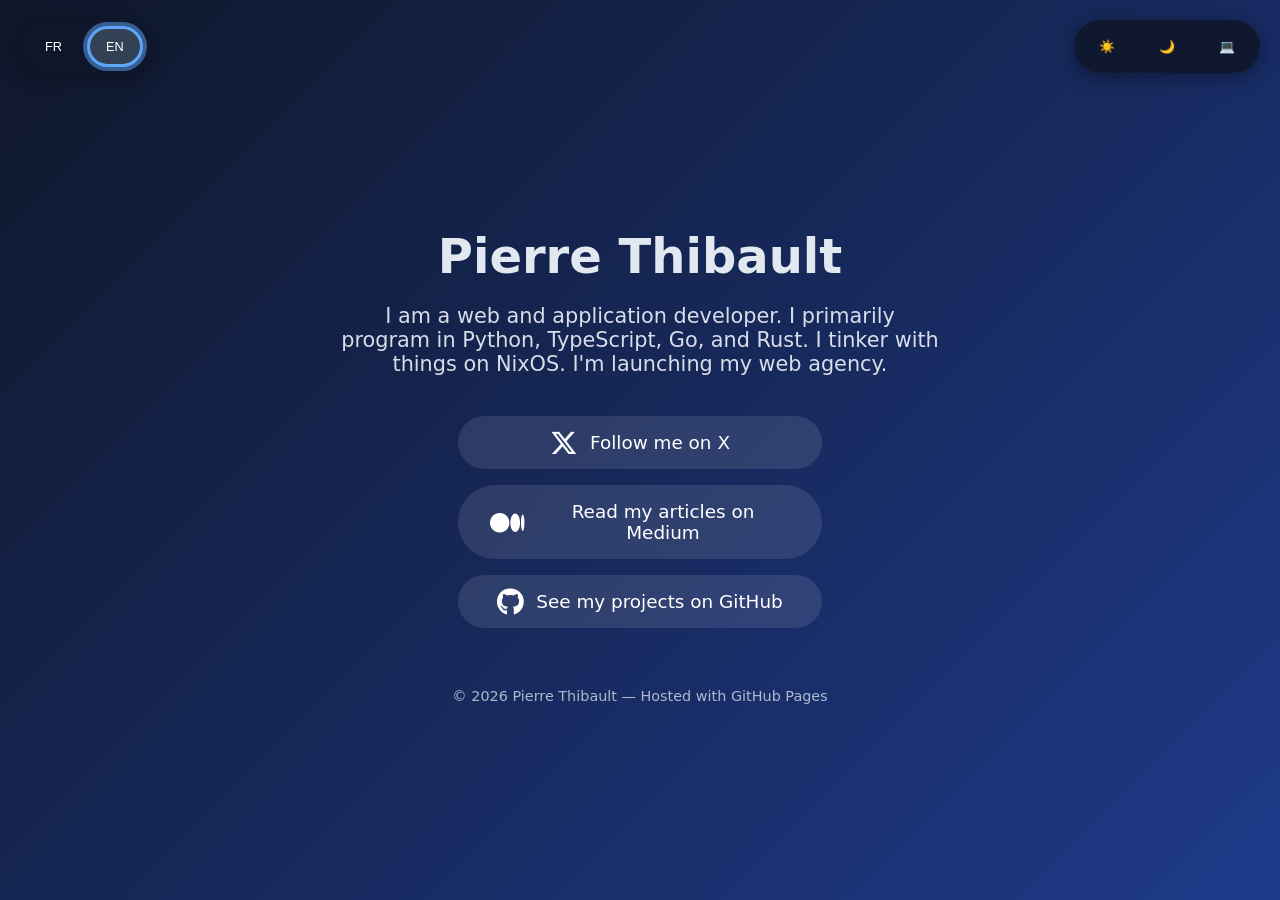
==== en/index.html @ e74c2953 "First version with French and English pages. Theme selector and language selector." ====
<!DOCTYPE html>
<html lang="en">

<head>
  <meta charset="UTF-8">
  <meta name="viewport" content="width=device-width, initial-scale=1.0">
  <title>Pierre Thibault — Developer</title>
  <link rel="stylesheet" href="../style.css">
  <script src="../script.js"></script>
</head>

<body>
  <div class="lang-selector">
    <button onclick="switchLang('fr')" class="lang-btn">FR</button>
    <button onclick="switchLang('en')" class="lang-btn active">EN</button>
  </div>

  <div class="theme-selector">
    <button class="theme-btn" data-theme="light">☀️</button>
    <button class="theme-btn" data-theme="dark">🌙</button>
    <button class="theme-btn" data-theme="system">💻</button>
  </div>

  <div class="container">

    <h1>Pierre Thibault</h1>
    <p>I am a web and application developer. I primarily program in Python, TypeScript, Go, and Rust. I tinker with
      things on NixOS. I'm launching my web agency.</p>

    <div class="links">
      <a href="https://x.com/pierretdev" target="_blank">
        <i class="fa-brands fa-x-twitter fa-xl"></i> Follow me on X
      </a>
      <a href="https://medium.com/@pierre.thibault_92669" target="_blank">
        <i class="fa-brands fa-medium fa-xl"></i> Read my articles on Medium
      </a>
      <a href="https://github.com/Pierre-Thibault" target="_blank">
        <i class="fa-brands fa-github fa-xl"></i> See my projects on GitHub
      </a>
    </div>

    <footer>
      © 2026 Pierre Thibault — Hosted with GitHub Pages
    </footer>
  </div>
</body>

</html>
---- style.css ----
@import url('https://cdnjs.cloudflare.com/ajax/libs/font-awesome/6.6.0/css/all.min.css');

body {
  font-family: 'Segoe UI', system-ui, sans-serif;
  margin: 0;
  padding: 0;
  min-height: 100vh;
  background: linear-gradient(135deg, #0f172a, #1e3a8a);
  color: #e2e8f0;
  display: flex;
  align-items: center;
  justify-content: center;
  text-align: center;
}

/* Thème clair */
body.light {
  background: linear-gradient(135deg, #3b82f6, #60a5fa);
  color: #1f2937;
}

.theme-selector,
.lang-selector {
  position: fixed;
  top: 20px;
  padding: 6px;
  border-radius: 50px;
  display: flex;
  gap: 6px;
  z-index: 1000;
  background: rgba(15, 23, 42, 0.9);
  box-shadow: 0 4px 20px rgba(0, 0, 0, 0.4);
}

.theme-selector {
  right: 20px;
}

.lang-selector {
  left: 20px;
}

.theme-selector button,
.lang-selector button {
  padding: 10px 16px;
  border: 3px solid transparent;
  border-radius: 50px;
  background: transparent;
  color: white;
  cursor: pointer;
  font-size: .8rem;
  transition: all 0.3s;
}

.theme-selector button.active,
.lang-selector button.active {
  background: #334155;
  border-color: #60a5fa;
  box-shadow: 0 0 0 4px rgba(96, 165, 250, 0.5);
}

/* Contenu */
.container {
  max-width: 600px;
  padding: 40px 20px;
}

h1 {
  font-size: 3rem;
  margin-bottom: 10px;
}

p {
  font-size: 1.3rem;
  margin-bottom: 40px;
  opacity: 0.95;
}

.links {
  display: flex;
  flex-direction: column;
  gap: 16px;
  align-items: center;
}

a {
  display: flex;
  align-items: center;
  justify-content: center;
  gap: 12px;
  background: rgba(255, 255, 255, 0.1);
  color: white;
  text-decoration: none;
  padding: 16px 32px;
  border-radius: 50px;
  font-size: 1.15rem;
  width: 300px;
}

a:hover {
  background: #334155;
  color: white;
  transform: translateY(-3px);
}

footer {
  margin-top: 60px;
  font-size: 0.9rem;
  opacity: 0.75;
}
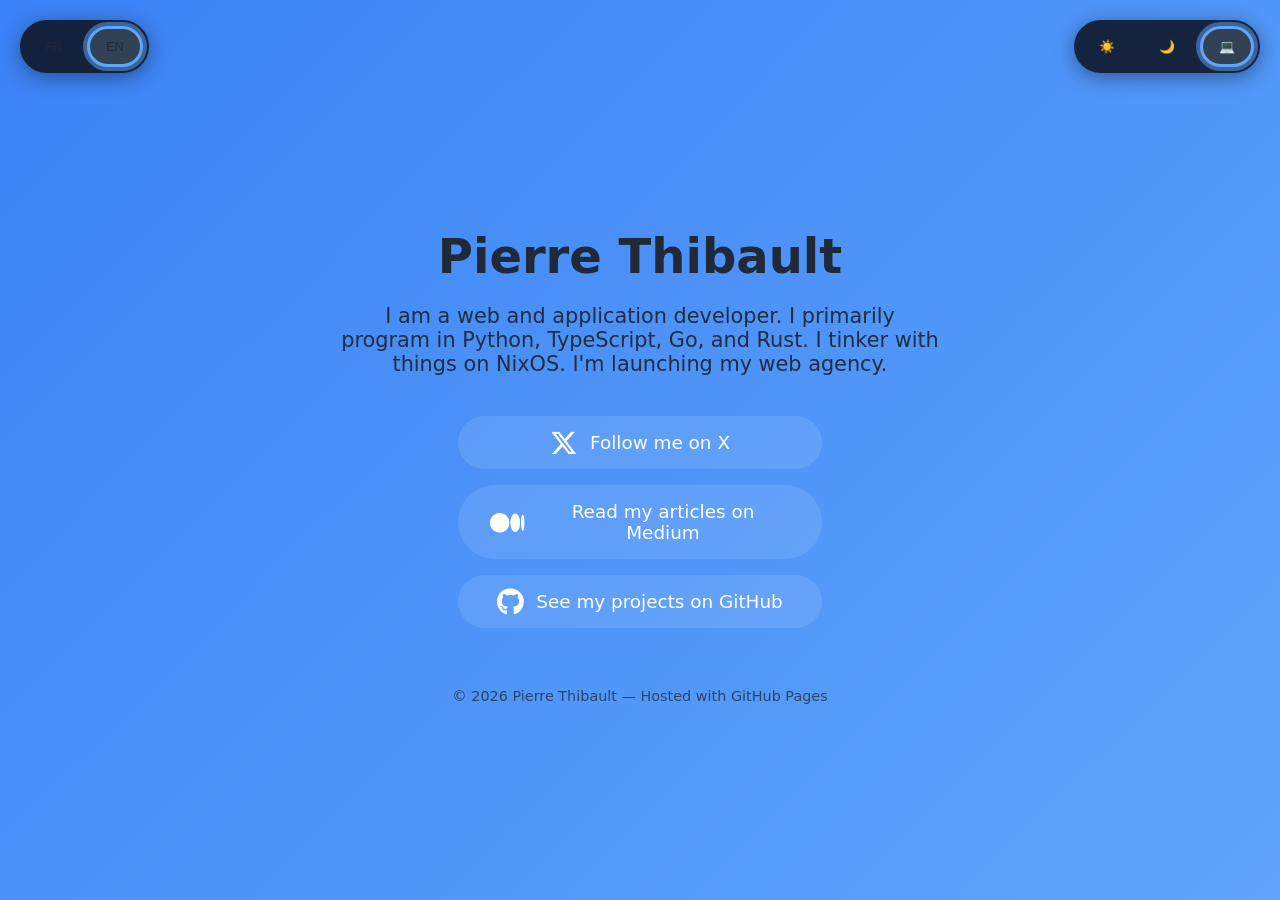
==== commit 11749b66: "Use CSS variables for repeated values; remove target="_blank" from links - Introduce --accent, --sur" ====
--- a/en/index.html
+++ b/en/index.html
@@ -28,13 +28,13 @@
       things on NixOS. I'm launching my web agency.</p>
 
     <div class="links">
-      <a href="https://x.com/pierretdev" target="_blank">
+      <a href="https://x.com/pierretdev">
         <i class="fa-brands fa-x-twitter fa-xl"></i> Follow me on X
       </a>
-      <a href="https://medium.com/@pierre.thibault_92669" target="_blank">
+      <a href="https://medium.com/@pierre.thibault_92669">
         <i class="fa-brands fa-medium fa-xl"></i> Read my articles on Medium
       </a>
-      <a href="https://github.com/Pierre-Thibault" target="_blank">
+      <a href="https://github.com/Pierre-Thibault">
         <i class="fa-brands fa-github fa-xl"></i> See my projects on GitHub
       </a>
     </div>
--- a/style.css
+++ b/style.css
@@ -1,22 +1,43 @@
 @import url('https://cdnjs.cloudflare.com/ajax/libs/font-awesome/6.6.0/css/all.min.css');
+
+:root {
+  --accent: #60a5fa;
+  --surface: #334155;
+  --radius-pill: 50px;
+
+  /* Thème clair (défaut) */
+  --bg: linear-gradient(135deg, #3b82f6, var(--accent));
+  --text: #1f2937;
+}
+
+@media (prefers-color-scheme: dark) {
+  :root {
+    --bg: linear-gradient(135deg, #0f172a, #1e3a8a);
+    --text: #e2e8f0;
+  }
+}
+
+body.light {
+  --bg: linear-gradient(135deg, #3b82f6, var(--accent));
+  --text: #1f2937;
+}
+
+body.dark {
+  --bg: linear-gradient(135deg, #0f172a, #1e3a8a);
+  --text: #e2e8f0;
+}
 
 body {
   font-family: 'Segoe UI', system-ui, sans-serif;
   margin: 0;
   padding: 0;
   min-height: 100vh;
-  background: linear-gradient(135deg, #0f172a, #1e3a8a);
-  color: #e2e8f0;
+  background: var(--bg);
+  color: var(--text);
   display: flex;
   align-items: center;
   justify-content: center;
   text-align: center;
-}
-
-/* Thème clair */
-body.light {
-  background: linear-gradient(135deg, #3b82f6, #60a5fa);
-  color: #1f2937;
 }
 
 .theme-selector,
@@ -24,7 +45,7 @@
   position: fixed;
   top: 20px;
   padding: 6px;
-  border-radius: 50px;
+  border-radius: var(--radius-pill);
   display: flex;
   gap: 6px;
   z-index: 1000;
@@ -44,9 +65,9 @@
 .lang-selector button {
   padding: 10px 16px;
   border: 3px solid transparent;
-  border-radius: 50px;
+  border-radius: var(--radius-pill);
   background: transparent;
-  color: white;
+  color: var(--text);
   cursor: pointer;
   font-size: .8rem;
   transition: all 0.3s;
@@ -54,8 +75,8 @@
 
 .theme-selector button.active,
 .lang-selector button.active {
-  background: #334155;
-  border-color: #60a5fa;
+  background: var(--surface);
+  border-color: var(--accent);
   box-shadow: 0 0 0 4px rgba(96, 165, 250, 0.5);
 }
 
@@ -92,13 +113,13 @@
   color: white;
   text-decoration: none;
   padding: 16px 32px;
-  border-radius: 50px;
+  border-radius: var(--radius-pill);
   font-size: 1.15rem;
   width: 300px;
 }
 
 a:hover {
-  background: #334155;
+  background: var(--surface);
   color: white;
   transform: translateY(-3px);
 }
@@ -107,4 +128,4 @@
   margin-top: 60px;
   font-size: 0.9rem;
   opacity: 0.75;
-}+}
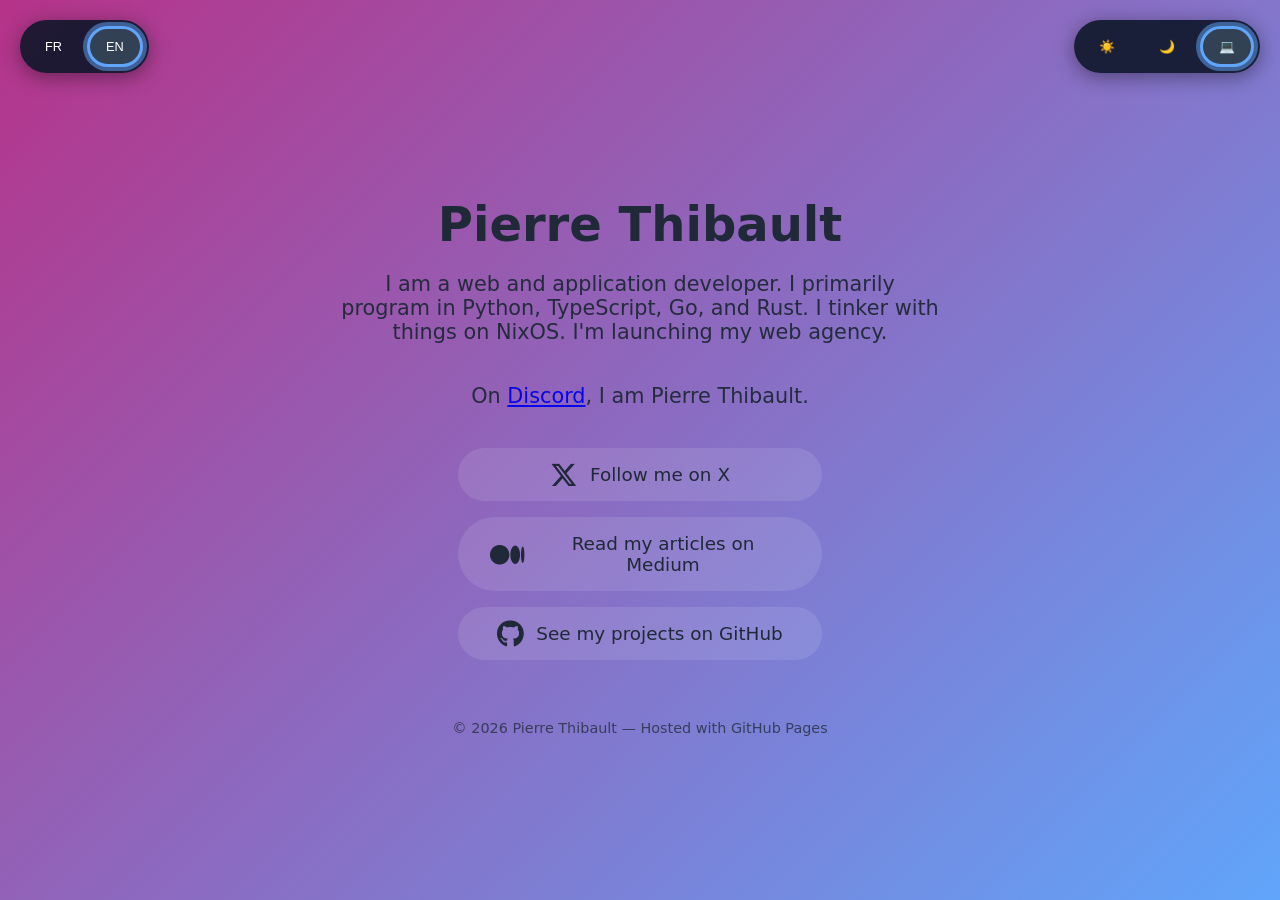
==== commit 89a978ff: "Add Discord mention and scope button styling to social links The button styles applied to all <a> ta" ====
--- a/en/index.html
+++ b/en/index.html
@@ -26,7 +26,7 @@
     <h1>Pierre Thibault</h1>
     <p>I am a web and application developer. I primarily program in Python, TypeScript, Go, and Rust. I tinker with
       things on NixOS. I'm launching my web agency.</p>
-
+    <p>On <a href="https://discord.com/">Discord</a>, I am Pierre Thibault.</p>
     <div class="links">
       <a href="https://x.com/pierretdev">
         <i class="fa-brands fa-x-twitter fa-xl"></i> Follow me on X
--- a/style.css
+++ b/style.css
@@ -1,30 +1,35 @@
 @import url('https://cdnjs.cloudflare.com/ajax/libs/font-awesome/6.6.0/css/all.min.css');
 
 :root {
+  --primary: #B53389;
   --accent: #60a5fa;
   --surface: #334155;
   --radius-pill: 50px;
 
   /* Thème clair (défaut) */
-  --bg: linear-gradient(135deg, #3b82f6, var(--accent));
+  --bg: linear-gradient(135deg, var(--primary), var(--accent));
   --text: #1f2937;
+  --link-hover: rgba(255, 255, 255, 0.3);
 }
 
 @media (prefers-color-scheme: dark) {
   :root {
-    --bg: linear-gradient(135deg, #0f172a, #1e3a8a);
+    --bg: linear-gradient(135deg, #0f172a, var(--primary));
     --text: #e2e8f0;
+    --link-hover: var(--surface);
   }
 }
 
 body.light {
-  --bg: linear-gradient(135deg, #3b82f6, var(--accent));
+  --bg: linear-gradient(135deg, var(--primary), var(--accent));
   --text: #1f2937;
+  --link-hover: rgba(255, 255, 255, 0.3);
 }
 
 body.dark {
-  --bg: linear-gradient(135deg, #0f172a, #1e3a8a);
+  --bg: linear-gradient(135deg, #0f172a, var(--primary));
   --text: #e2e8f0;
+  --link-hover: var(--surface);
 }
 
 body {
@@ -67,10 +72,15 @@
   border: 3px solid transparent;
   border-radius: var(--radius-pill);
   background: transparent;
-  color: var(--text);
+  color: white;
   cursor: pointer;
   font-size: .8rem;
   transition: all 0.3s;
+}
+
+.theme-selector button:hover,
+.lang-selector button:hover {
+  background: rgba(255, 255, 255, 0.1);
 }
 
 .theme-selector button.active,
@@ -104,13 +114,13 @@
   align-items: center;
 }
 
-a {
+.links a {
   display: flex;
   align-items: center;
   justify-content: center;
   gap: 12px;
   background: rgba(255, 255, 255, 0.1);
-  color: white;
+  color: var(--text);
   text-decoration: none;
   padding: 16px 32px;
   border-radius: var(--radius-pill);
@@ -118,9 +128,9 @@
   width: 300px;
 }
 
-a:hover {
-  background: var(--surface);
-  color: white;
+.links a:hover {
+  background: var(--link-hover);
+  color: var(--text);
   transform: translateY(-3px);
 }
 
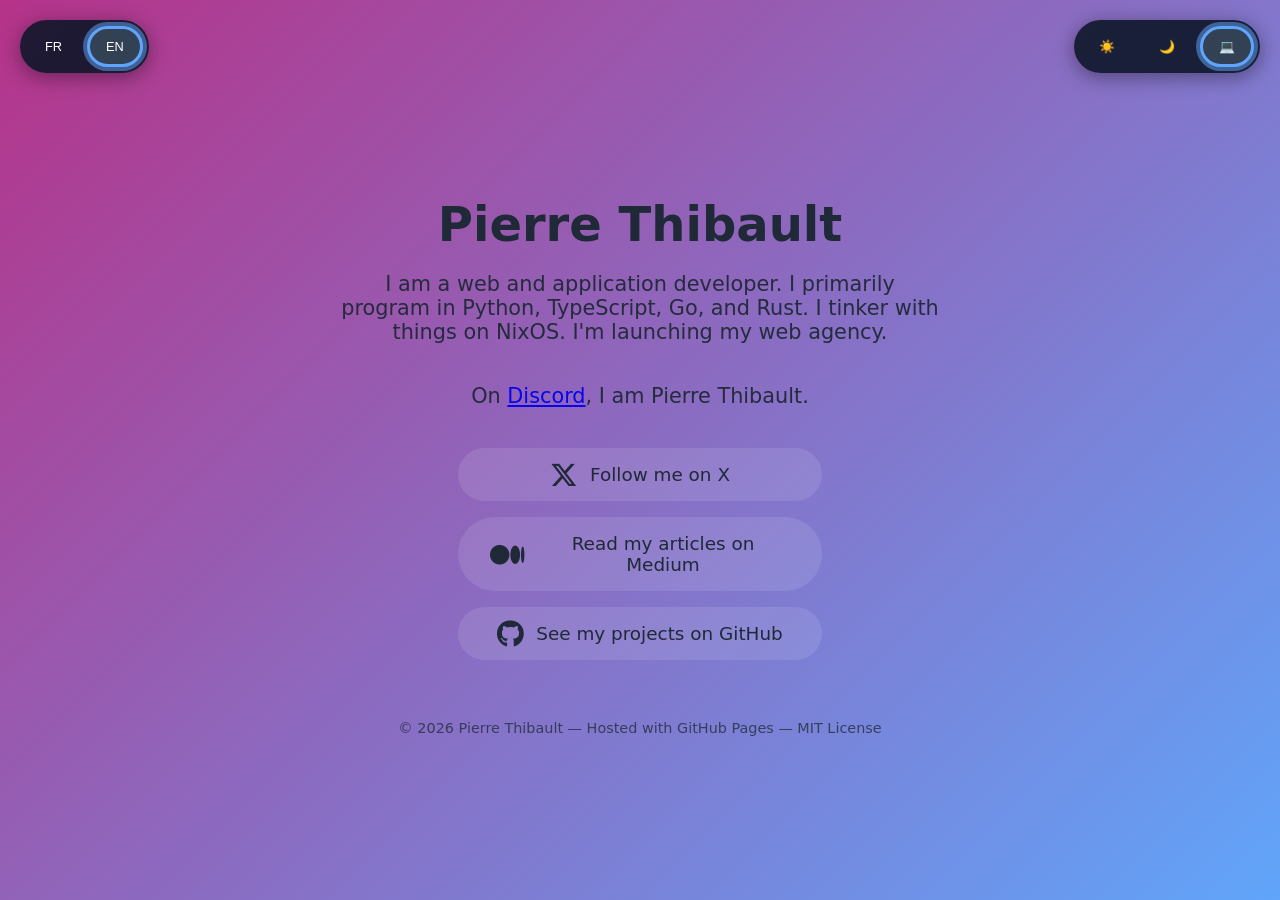
==== commit b7378cd5: "Mention MIT license in page footer" ====
--- a/en/index.html
+++ b/en/index.html
@@ -40,7 +40,7 @@
     </div>
 
     <footer>
-      © 2026 Pierre Thibault — Hosted with GitHub Pages
+      © 2026 Pierre Thibault — Hosted with GitHub Pages — MIT License
     </footer>
   </div>
 </body>
